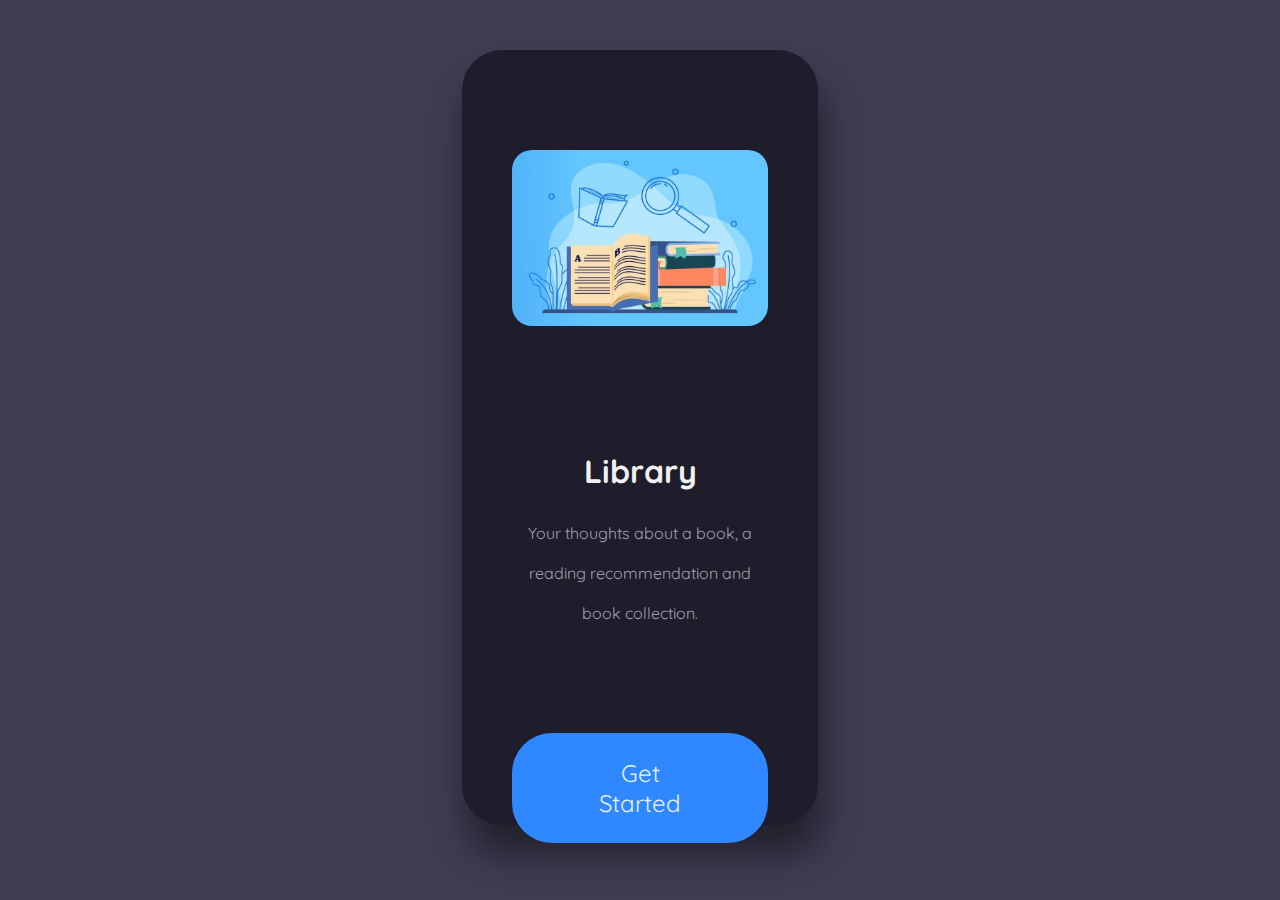
==== index.html @ cdd86fc1 "completed welcome page" ====
<!DOCTYPE html>
<html lang="en">
<head>
    <meta charset="UTF-8">
    <meta http-equiv="X-UA-Compatible" content="IE=edge">
    <meta name="viewport" content="width=device-width, initial-scale=1.0">
    <title>Library App</title>
    <meta name="author" content="Harmeet Matharoo">
    <link rel="icon" sizes="32x32" href="images/book-icon.png">
    <link rel="preconnect" href="https://fonts.googleapis.com">
    <link rel="preconnect" href="https://fonts.gstatic.com" crossorigin>
    <link href="https://fonts.googleapis.com/css2?family=Quicksand:wght@300;400;500;600;700&display=swap" rel="stylesheet">
    <link rel="stylesheet" href="styles.css">
</head>
<body>

    <div class="container-div">

<div class="welcome-page">
    <div class="welcome-img-div">
        <img src="images/Welcome-img.jpg" alt="book">
    </div>
    <div class="title-div">
        <h1>Library</h1>
    </div>
    <div class="app-info-div">
        <p>Your thoughts about a book, a reading recommendation and book collection.</p>
    </div>
    <div class="get-started-div">
        <button>Get Started</button>
    </div>
</div>

        <!-- <div class="heading-div">
            <div class="logo">
                <a href="https://github.com/hmjatt">
                    <img src="images/id-logo.png" alt="github-logo">
                </a>
            </div>
            <div class="greetings">
                <h3>Hi Harmeet</h3>
            </div>
            <div class="search">
                <img src="images/svgs/search.svg" alt="search">
            </div>
            <div class="dark-mode">
                <img src="images/svgs/dark-mode.svg" alt="change-mode">
            </div>
        </div>

        <div class="for-you-div">
            <div class="for-you">
                <h1>For You</h1>
            </div>
        </div>

        <div class="books-div">
            <div class="book-1">
                <div class="image-div">
                    <p>Image-1</p>
                    <p>X</p>
                    <p>Read/Not Read</p>
                    <img src="images/svgs/star-svg.svg" alt="add-favorite">
                </div>
                <p>Book Title</p>
                <p>Book Author</p>
                <p>pages</p>
            </div>
            <div class="book-2">
                <div class="image-div">
                    <p>Image-2</p>
                    <p>X</p>
                    <p>Read/Not Read</p>
                    <img src="images/svgs/star-svg.svg" alt="add-favorite">
                </div>
                <p>Book Title</p>
                <p>Book Author</p>
                <p>Pages</p>
            </div>
            <div class="book-3">
                <div class="image-div">
                    <p>Image-3</p>
                    <p>X</p>
                    <p>Read/Not Read</p>
                    <img src="images/svgs/star-svg.svg" alt="add-favorite">
                </div>
                <p>Book Title</p>
                <p>Book Author</p>
                <p>Pages</p>
            </div>
        </div>

        <div class="filter-div">
            <div class="read-filter-div">
                <p>Read</p>
            </div>
            <div class="reading-filter-div">
                <p>Reading</p>
            </div>
            <div class="favorite-filter-div">
                <p>Favorite</p>
            </div>
        </div>
        <div class="add-book-div">
            <img src="images/svgs/add-svg.svg" alt="add-book">
        </div> -->
    </div>
    


    <script src="script.js"></script>
</body>
</html>
---- styles.css ----
/* CSS for Library App */

html {
    background-color: #3f3b51;
    font-family: 'Quicksand', sans-serif;
}

body {
    display: flex;
    justify-content: center;
    margin: 50px;
}

.container-div {
    height: 75vh;
    width: 20vw;
    border-radius:40px;
    background-color: #1f1d2c;
    display: flex;
    justify-content: center;
    padding: 50px;
    box-shadow: 5px 30px 35px #00000070;
}

.welcome-img-div img{
    width: 20vw;
    border-radius:20px;
    margin-top: 50px;
}

h1 {
    color: rgb(241, 241, 241);
    text-align: center;
    padding-top: 100px;
}

p {
    color: rgba(240, 248, 255, 0.603);
    text-align: center;
    line-height: 40px;
}

.get-started-div {
    display: flex;
    justify-content: center;
    margin-top: 100px;
}

.get-started-div button {
    font-family: 'Quicksand', sans-serif;
    border: none;
    border-radius: 40px;
    background-color: rgb(47, 136, 255);
    padding: 25px 70px 25px 70px;
    font-size: 24px;
    color: rgba(255, 255, 255, 0.89);
}

.get-started-div button:hover {
    background-color: rgb(0, 96, 221);
}
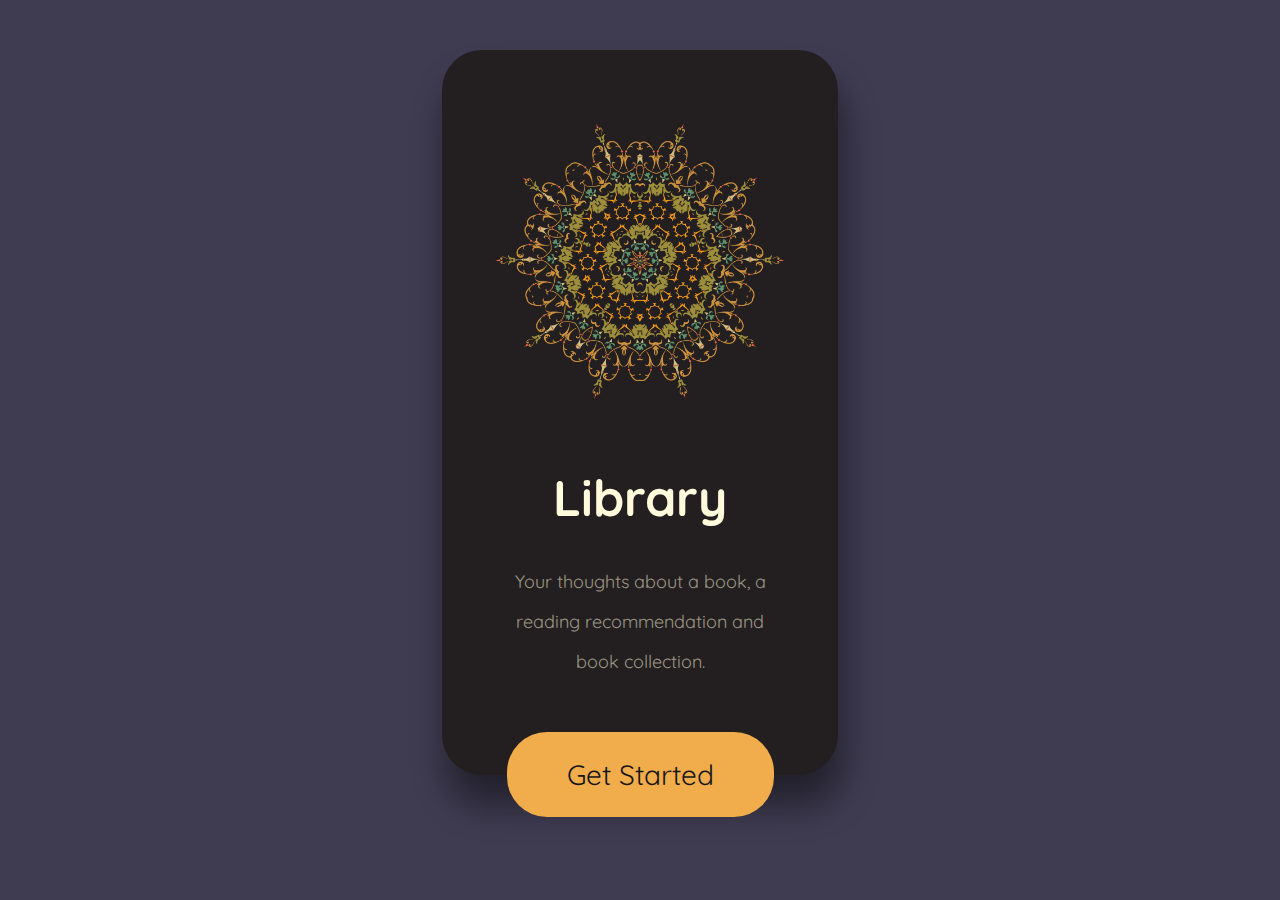
==== commit 35e6692c: "changed theme" ====
--- a/index.html
+++ b/index.html
@@ -16,94 +16,98 @@
 
     <div class="container-div">
 
-<div class="welcome-page">
-    <div class="welcome-img-div">
-        <img src="images/Welcome-img.jpg" alt="book">
-    </div>
-    <div class="title-div">
-        <h1>Library</h1>
-    </div>
-    <div class="app-info-div">
-        <p>Your thoughts about a book, a reading recommendation and book collection.</p>
-    </div>
-    <div class="get-started-div">
-        <button>Get Started</button>
-    </div>
-</div>
-
-        <!-- <div class="heading-div">
-            <div class="logo">
-                <a href="https://github.com/hmjatt">
-                    <img src="images/id-logo.png" alt="github-logo">
-                </a>
+        <div class="welcome-page">
+            <div class="welcome-img-div">
+                <img src="images/Mandala-min.png" alt="book">
             </div>
-            <div class="greetings">
-                <h3>Hi Harmeet</h3>
+            <div class="title-div">
+                <h1>Library</h1>
             </div>
-            <div class="search">
-                <img src="images/svgs/search.svg" alt="search">
+            <div class="app-info-div">
+                <p>Your thoughts about a book, a reading recommendation and book collection.</p>
             </div>
-            <div class="dark-mode">
-                <img src="images/svgs/dark-mode.svg" alt="change-mode">
+            <div class="get-started-div">
+                <button id="get-started-button">Get Started</button>
             </div>
         </div>
 
-        <div class="for-you-div">
-            <div class="for-you">
-                <h1>For You</h1>
+        <div class="page-2">
+            <div class="heading-div">
+                <div class="logo">
+                    <a href="https://github.com/hmjatt">
+                        <img src="images/id-logo.png" alt="github-logo">
+                    </a>
+                </div>
+                <div class="greetings">
+                    <h3>Hi Harmeet</h3>
+                </div>
+                <div class="search">
+                    <img src="images/svgs/search.svg" alt="search">
+                </div>
+                <div class="dark-mode">
+                    <img src="images/svgs/dark-mode.svg" alt="change-mode">
+                </div>
+            </div>
+    
+            <div class="for-you-div">
+                <div class="for-you">
+                    <h1>For You</h1>
+                </div>
+            </div>
+    
+            <div class="books-div">
+                <div class="book-1">
+                    <div class="image-div">
+                        <p>Image-1</p>
+                        <p>X</p>
+                        <p>Read/Not Read</p>
+                        <img src="images/svgs/star-svg.svg" alt="add-favorite">
+                    </div>
+                    <p>Book Title</p>
+                    <p>Book Author</p>
+                    <p>pages</p>
+                </div>
+                <div class="book-2">
+                    <div class="image-div">
+                        <p>Image-2</p>
+                        <p>X</p>
+                        <p>Read/Not Read</p>
+                        <img src="images/svgs/star-svg.svg" alt="add-favorite">
+                    </div>
+                    <p>Book Title</p>
+                    <p>Book Author</p>
+                    <p>Pages</p>
+                </div>
+                <div class="book-3">
+                    <div class="image-div">
+                        <p>Image-3</p>
+                        <p>X</p>
+                        <p>Read/Not Read</p>
+                        <img src="images/svgs/star-svg.svg" alt="add-favorite">
+                    </div>
+                    <p>Book Title</p>
+                    <p>Book Author</p>
+                    <p>Pages</p>
+                </div>
+            </div>
+    
+            <div class="filter-div">
+                <div class="read-filter-div">
+                    <p>Read</p>
+                </div>
+                <div class="reading-filter-div">
+                    <p>Reading</p>
+                </div>
+                <div class="favorite-filter-div">
+                    <p>Favorite</p>
+                </div>
+            </div>
+            <div class="add-book-div">
+                <img src="images/svgs/add-svg.svg" alt="add-book">
             </div>
         </div>
 
-        <div class="books-div">
-            <div class="book-1">
-                <div class="image-div">
-                    <p>Image-1</p>
-                    <p>X</p>
-                    <p>Read/Not Read</p>
-                    <img src="images/svgs/star-svg.svg" alt="add-favorite">
-                </div>
-                <p>Book Title</p>
-                <p>Book Author</p>
-                <p>pages</p>
-            </div>
-            <div class="book-2">
-                <div class="image-div">
-                    <p>Image-2</p>
-                    <p>X</p>
-                    <p>Read/Not Read</p>
-                    <img src="images/svgs/star-svg.svg" alt="add-favorite">
-                </div>
-                <p>Book Title</p>
-                <p>Book Author</p>
-                <p>Pages</p>
-            </div>
-            <div class="book-3">
-                <div class="image-div">
-                    <p>Image-3</p>
-                    <p>X</p>
-                    <p>Read/Not Read</p>
-                    <img src="images/svgs/star-svg.svg" alt="add-favorite">
-                </div>
-                <p>Book Title</p>
-                <p>Book Author</p>
-                <p>Pages</p>
-            </div>
-        </div>
-
-        <div class="filter-div">
-            <div class="read-filter-div">
-                <p>Read</p>
-            </div>
-            <div class="reading-filter-div">
-                <p>Reading</p>
-            </div>
-            <div class="favorite-filter-div">
-                <p>Favorite</p>
-            </div>
-        </div>
-        <div class="add-book-div">
-            <img src="images/svgs/add-svg.svg" alt="add-book">
-        </div> -->
+        
     </div>
     
 
--- a/styles.css
+++ b/styles.css
@@ -12,50 +12,64 @@
 }
 
 .container-div {
-    height: 75vh;
+    height: 65vh;
     width: 20vw;
     border-radius:40px;
-    background-color: #1f1d2c;
+    /* background-color: #1f1d2c; */
+    background-color: #231f20;
     display: flex;
     justify-content: center;
-    padding: 50px;
+    padding: 70px;
     box-shadow: 5px 30px 35px #00000070;
 }
 
+.welcome-img-div {
+    display: flex;
+    justify-content: center;
+}
+
 .welcome-img-div img{
-    width: 20vw;
+    width: 23vw;
     border-radius:20px;
-    margin-top: 50px;
+    /* margin-top: 50px; */
 }
 
 h1 {
-    color: rgb(241, 241, 241);
+    color: rgb(255, 250, 219);
     text-align: center;
-    padding-top: 100px;
+    padding-top: 30px;
+    font-size: 50px;
 }
 
 p {
-    color: rgba(240, 248, 255, 0.603);
+    color: rgba(255, 250, 219, 0.548);
     text-align: center;
     line-height: 40px;
+    font-size: 18px;
 }
 
 .get-started-div {
     display: flex;
     justify-content: center;
-    margin-top: 100px;
+    margin-top: 50px;
 }
 
-.get-started-div button {
+#get-started-button {
     font-family: 'Quicksand', sans-serif;
     border: none;
     border-radius: 40px;
-    background-color: rgb(47, 136, 255);
-    padding: 25px 70px 25px 70px;
-    font-size: 24px;
-    color: rgba(255, 255, 255, 0.89);
+    background-color: rgb(241, 172, 76);
+    padding: 25px 60px 25px 60px;
+    font-size: 28px;
+    font-weight: 400;
+    color: rgb(22, 22, 22);
 }
 
-.get-started-div button:hover {
-    background-color: rgb(0, 96, 221);
+#get-started-button:hover {
+    background-color: rgb(255, 203, 131);
+}
+
+
+.page-2 {
+    display: none;
 }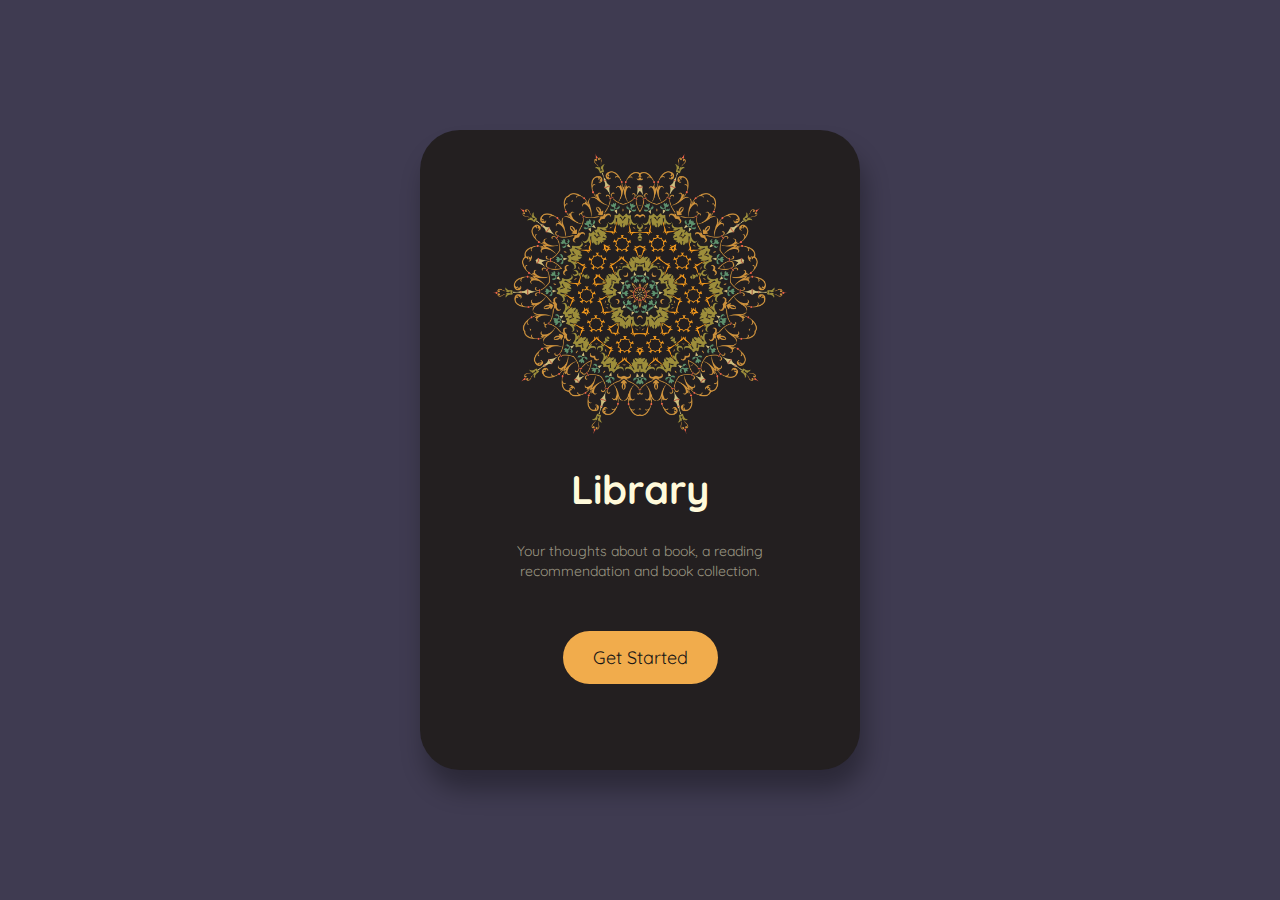
==== commit 1c6e6d3d: "basic layout complete" ====
--- a/index.html
+++ b/index.html
@@ -27,87 +27,10 @@
                 <p>Your thoughts about a book, a reading recommendation and book collection.</p>
             </div>
             <div class="get-started-div">
-                <button id="get-started-button">Get Started</button>
+                <button id="get-started-button" onclick="window.location.href='/page-2.html';">Get Started</button>
             </div>
         </div>
-
-        <div class="page-2">
-            <div class="heading-div">
-                <div class="logo">
-                    <a href="https://github.com/hmjatt">
-                        <img src="images/id-logo.png" alt="github-logo">
-                    </a>
-                </div>
-                <div class="greetings">
-                    <h3>Hi Harmeet</h3>
-                </div>
-                <div class="search">
-                    <img src="images/svgs/search.svg" alt="search">
-                </div>
-                <div class="dark-mode">
-                    <img src="images/svgs/dark-mode.svg" alt="change-mode">
-                </div>
-            </div>
-    
-            <div class="for-you-div">
-                <div class="for-you">
-                    <h1>For You</h1>
-                </div>
-            </div>
-    
-            <div class="books-div">
-                <div class="book-1">
-                    <div class="image-div">
-                        <p>Image-1</p>
-                        <p>X</p>
-                        <p>Read/Not Read</p>
-                        <img src="images/svgs/star-svg.svg" alt="add-favorite">
-                    </div>
-                    <p>Book Title</p>
-                    <p>Book Author</p>
-                    <p>pages</p>
-                </div>
-                <div class="book-2">
-                    <div class="image-div">
-                        <p>Image-2</p>
-                        <p>X</p>
-                        <p>Read/Not Read</p>
-                        <img src="images/svgs/star-svg.svg" alt="add-favorite">
-                    </div>
-                    <p>Book Title</p>
-                    <p>Book Author</p>
-                    <p>Pages</p>
-                </div>
-                <div class="book-3">
-                    <div class="image-div">
-                        <p>Image-3</p>
-                        <p>X</p>
-                        <p>Read/Not Read</p>
-                        <img src="images/svgs/star-svg.svg" alt="add-favorite">
-                    </div>
-                    <p>Book Title</p>
-                    <p>Book Author</p>
-                    <p>Pages</p>
-                </div>
-            </div>
-    
-            <div class="filter-div">
-                <div class="read-filter-div">
-                    <p>Read</p>
-                </div>
-                <div class="reading-filter-div">
-                    <p>Reading</p>
-                </div>
-                <div class="favorite-filter-div">
-                    <p>Favorite</p>
-                </div>
-            </div>
-            <div class="add-book-div">
-                <img src="images/svgs/add-svg.svg" alt="add-book">
-            </div>
-        </div>
-
-        
+ 
     </div>
     
 
--- a/styles.css
+++ b/styles.css
@@ -1,26 +1,29 @@
-/* CSS for Library App */
+/* CSS for Library App Page 1 */
 
 html {
     background-color: #3f3b51;
     font-family: 'Quicksand', sans-serif;
+    height: 100vh;
+    display: flex;
+    flex-direction: column;
+    justify-content: center;
 }
 
 body {
     display: flex;
     justify-content: center;
-    margin: 50px;
+    margin: 20px;
 }
 
 .container-div {
-    height: 65vh;
-    width: 20vw;
+    height: 600px;
+    width: 300px;
     border-radius:40px;
-    /* background-color: #1f1d2c; */
     background-color: #231f20;
     display: flex;
     justify-content: center;
-    padding: 70px;
-    box-shadow: 5px 30px 35px #00000070;
+    padding: 20px 70px;
+    box-shadow: 5px 20px 25px #00000050;
 }
 
 .welcome-img-div {
@@ -29,23 +32,20 @@
 }
 
 .welcome-img-div img{
-    width: 23vw;
-    border-radius:20px;
-    /* margin-top: 50px; */
+    width: 300px;
 }
 
 h1 {
     color: rgb(255, 250, 219);
     text-align: center;
-    padding-top: 30px;
-    font-size: 50px;
+    font-size: 40px;
 }
 
 p {
     color: rgba(255, 250, 219, 0.548);
     text-align: center;
-    line-height: 40px;
-    font-size: 18px;
+    line-height: 20px;
+    font-size: 14px;
 }
 
 .get-started-div {
@@ -59,8 +59,8 @@
     border: none;
     border-radius: 40px;
     background-color: rgb(241, 172, 76);
-    padding: 25px 60px 25px 60px;
-    font-size: 28px;
+    padding: 15px 30px 15px 30px;
+    font-size: 18px;
     font-weight: 400;
     color: rgb(22, 22, 22);
 }
@@ -69,7 +69,3 @@
     background-color: rgb(255, 203, 131);
 }
 
-
-.page-2 {
-    display: none;
-}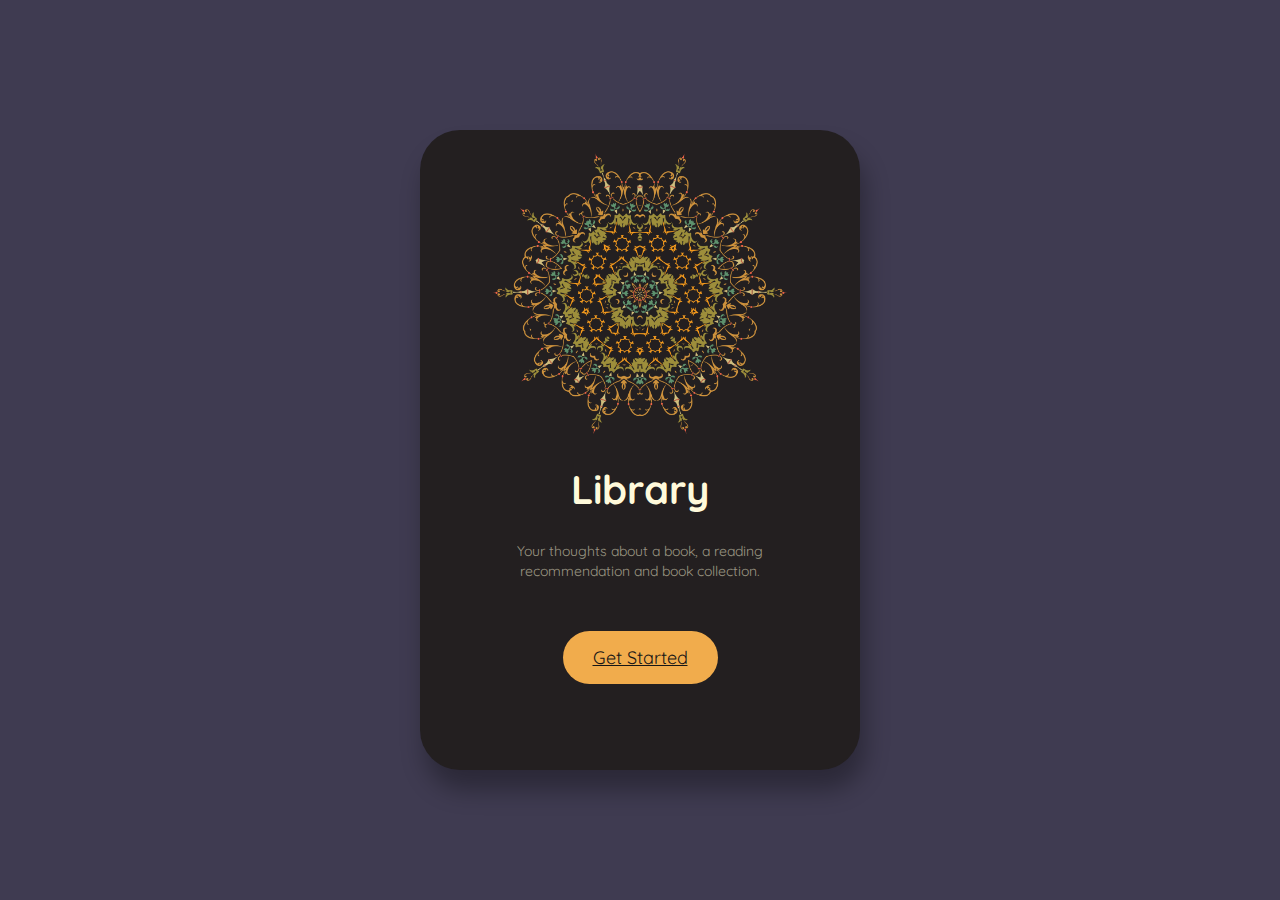
==== commit b9411cc0: "making links work" ====
--- a/index.html
+++ b/index.html
@@ -27,7 +27,7 @@
                 <p>Your thoughts about a book, a reading recommendation and book collection.</p>
             </div>
             <div class="get-started-div">
-                <button id="get-started-button" onclick="window.location.href='/page-2.html';">Get Started</button>
+                <a href="/page-2.html" id="get-started-button">Get Started</a>
             </div>
         </div>
  
